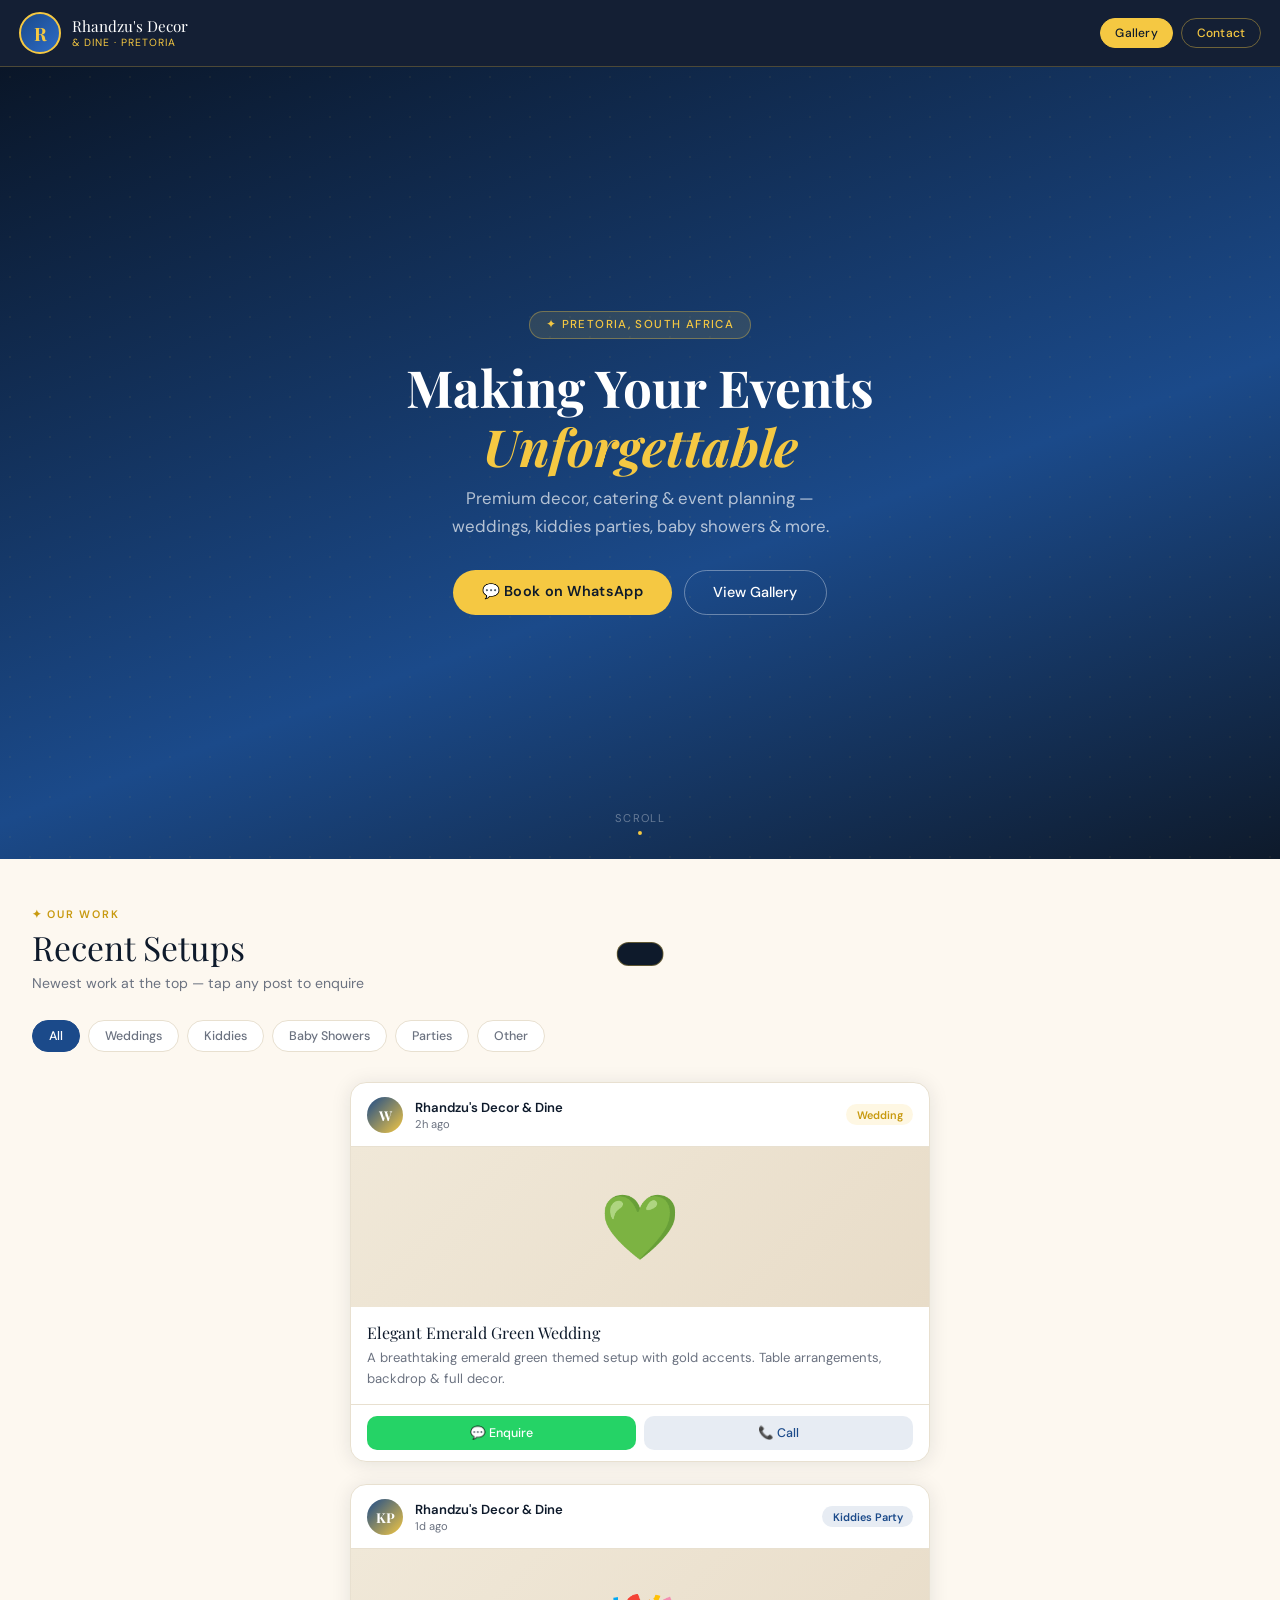
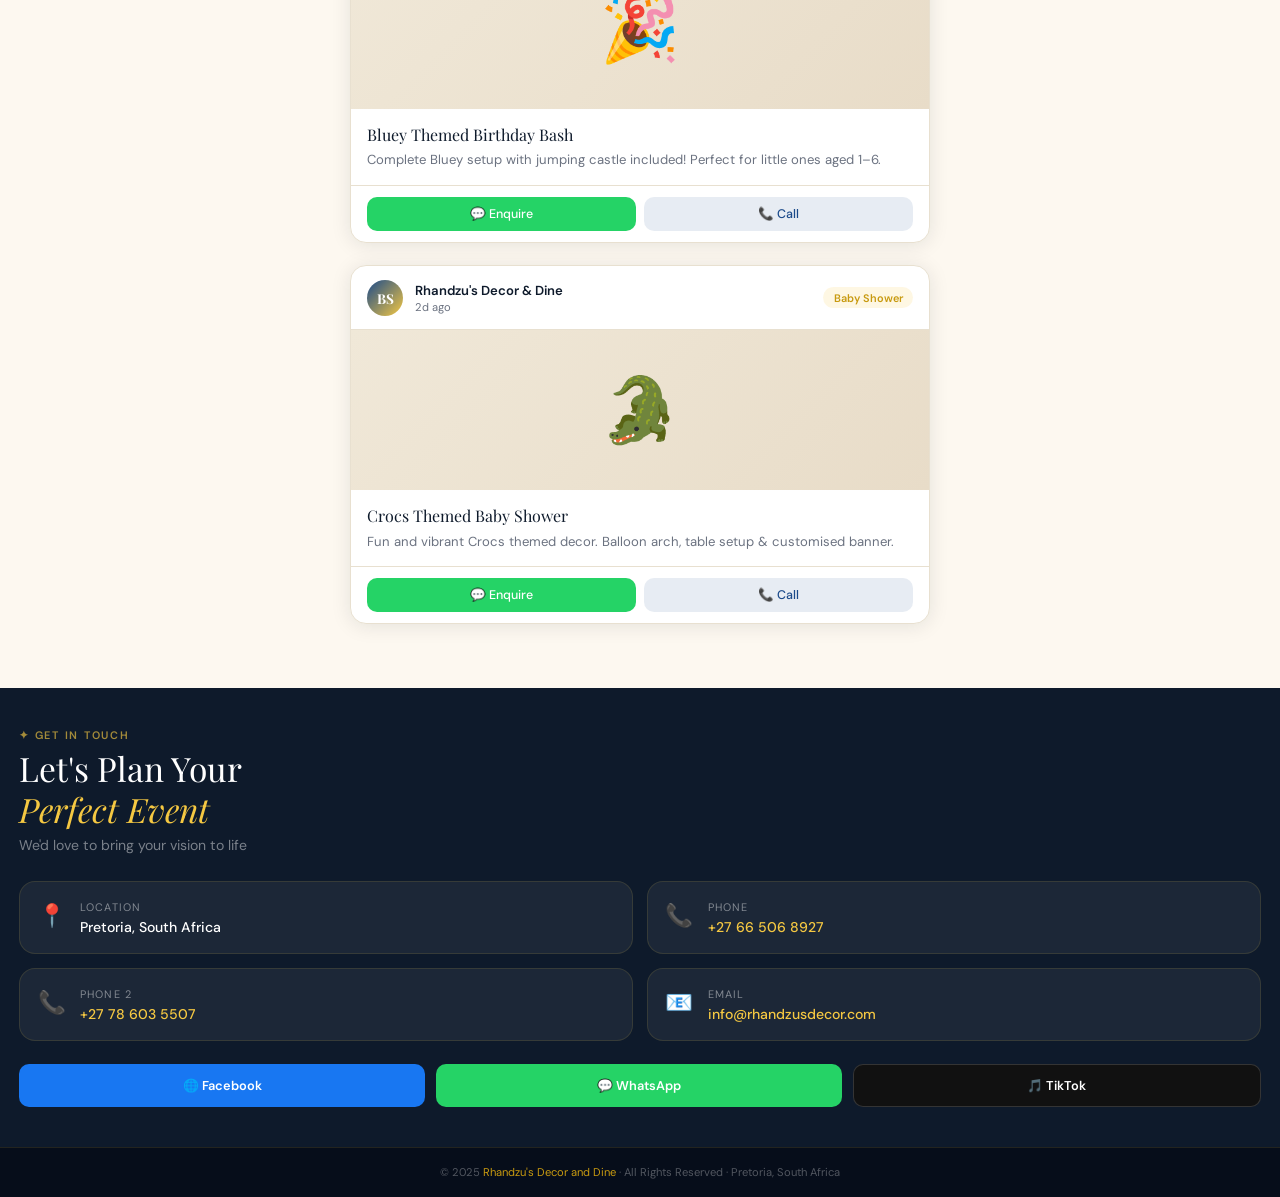
==== Decor website/index.html @ ac7e8fa3 "changed the design" ====
<!DOCTYPE html>
<html lang="en">
<head>
  <meta charset="UTF-8"/>
  <meta name="viewport" content="width=device-width, initial-scale=1.0, maximum-scale=1.0"/>
  <meta name="description" content="Rhandzu's Decor and Dine — Premium event decor, catering & planning in Pretoria, South Africa. Weddings, kiddies parties, baby showers & more."/>
  <meta name="theme-color" content="#0E1A2B"/>

  <!-- Open Graph (WhatsApp / Facebook previews) -->
  <meta property="og:title"       content="Rhandzu's Decor & Dine"/>
  <meta property="og:description" content="Premium event decor & catering in Pretoria. Weddings, kiddies parties, baby showers & more."/>
  <meta property="og:type"        content="website"/>

  <title>Rhandzu's Decor & Dine | Pretoria</title>
  <link rel="shortcut icon" href="assets/Logo.jpg" type="image/x-icon"/>
  <link rel="preconnect" href="https://fonts.googleapis.com"/>
  <link href="https://fonts.googleapis.com/css2?family=Playfair+Display:ital,wght@0,400;0,700;1,400&family=DM+Sans:wght@300;400;500;600&display=swap" rel="stylesheet"/>
  <link rel="stylesheet" href="css/style.css"/>

  <style>
    /* Shimmer animation (only needed on this page) */
    @keyframes shimmer {
      0%   { background-position: 200% 0; }
      100% { background-position: -200% 0; }
    }
    [style*="shimmer"] {
      background: linear-gradient(90deg, #e8e0d0 25%, #f5f0e8 50%, #e8e0d0 75%);
      background-size: 200% 100%;
    }
  </style>
</head>
<body>

<!-- ─── HEADER ─── -->
<header class="site-header">
  <a class="header-brand" href="index.html">
    <div class="header-logo-circle" id="logoTrigger" title="">R</div>
    <div>
      <div class="brand-name">Rhandzu's Decor</div>
      <div class="brand-sub">&amp; Dine · Pretoria</div>
    </div>
  </a>
  <nav class="header-nav">
    <a class="nav-btn active" href="#gallery">Gallery</a>
    <a class="nav-btn"        href="#contact">Contact</a>
  </nav>
</header>

<!-- ─── HERO ─── -->
<section class="hero">
  <div class="hero-pattern"></div>
  <div class="hero-badge">✦ Pretoria, South Africa</div>
  <h1>Making Your Events<br/><em>Unforgettable</em></h1>
  <p>Premium decor, catering &amp; event planning — weddings, kiddies parties, baby showers &amp; more.</p>
  <div class="hero-cta">
    <a href="https://wa.me/27786035507" class="btn-primary" target="_blank" rel="noopener">
      💬 Book on WhatsApp
    </a>
    <button class="btn-outline" id="scrollBtn">View Gallery</button>
  </div>
  <div class="hero-scroll">
    <span>scroll</span>
    <div class="scroll-dot"></div>
  </div>
</section>

<!-- ─── GALLERY FEED ─── -->
<section class="section" id="gallery">
  <div class="section-label">✦ Our Work</div>
  <div class="section-title">Recent Setups</div>
  <div class="section-sub">Newest work at the top — tap any post to enquire</div>

  <div class="chips" id="filterChips">
    <div class="chip active" onclick="filterFeed('all', this)">All</div>
    <div class="chip" onclick="filterFeed('Wedding', this)">Weddings</div>
    <div class="chip" onclick="filterFeed('Kiddies Party', this)">Kiddies</div>
    <div class="chip" onclick="filterFeed('Baby Shower', this)">Baby Showers</div>
    <div class="chip" onclick="filterFeed('Party', this)">Parties</div>
    <div class="chip" onclick="filterFeed('Other', this)">Other</div>
  </div>

  <div class="feed" id="feedContainer"></div>
  <div class="empty-state hidden" id="emptyState">
    <div class="empty-icon">📸</div>
    <p>No posts in this category yet.<br/>Check back soon or explore another!</p>
  </div>
</section>

<!-- ─── CONTACT ─── -->
<section class="contact-section" id="contact">
  <div class="section-label">✦ Get In Touch</div>
  <div class="section-title" style="color:var(--white)">
    Let's Plan Your<br/><em style="color:var(--gold)">Perfect Event</em>
  </div>
  <div class="section-sub" style="color:rgba(255,255,255,0.45)">
    We'd love to bring your vision to life
  </div>

  <div class="contact-grid">
    <div class="contact-item">
      <div class="contact-icon">📍</div>
      <div>
        <div class="contact-label">Location</div>
        <div class="contact-value">Pretoria, South Africa</div>
      </div>
    </div>
    <div class="contact-item">
      <div class="contact-icon">📞</div>
      <div>
        <div class="contact-label">Phone</div>
        <div class="contact-value"><a href="tel:+27665068927">+27 66 506 8927</a></div>
      </div>
    </div>
    <div class="contact-item">
      <div class="contact-icon">📞</div>
      <div>
        <div class="contact-label">Phone 2</div>
        <div class="contact-value"><a href="tel:+27786035507">+27 78 603 5507</a></div>
      </div>
    </div>
    <div class="contact-item">
      <div class="contact-icon">📧</div>
      <div>
        <div class="contact-label">Email</div>
        <div class="contact-value">
          <a href="mailto:info@rhandzusdecor.com">info@rhandzusdecor.com</a>
        </div>
      </div>
    </div>
  </div>

  <div class="social-row">
    <a href="https://www.facebook.com/rhandzusdecor" target="_blank" rel="noopener" class="social-btn fb">
      🌐 Facebook
    </a>
    <a href="https://wa.me/27786035507" target="_blank" rel="noopener" class="social-btn wa">
      💬 WhatsApp
    </a>
    <a href="https://www.tiktok.com/@rhandzusdecor" target="_blank" rel="noopener" class="social-btn tt">
      🎵 TikTok
    </a>
  </div>
</section>

<!-- ─── FOOTER ─── -->
<footer class="site-footer">
  <p>© 2025 <span>Rhandzu's Decor and Dine</span> · All Rights Reserved · Pretoria, South Africa</p>
</footer>

<!-- ─── TOAST ─── -->
<div class="toast" id="toast"></div>

<script src="js/feed.js"></script>
</body>
</html>
---- Decor website/css/style.css ----
/* ═══════════════════════════════════════════
   Rhandzu's Decor & Dine — Shared Styles
   ═══════════════════════════════════════════ */

/* ─── RESET ─── */
*, *::before, *::after {
  margin: 0;
  padding: 0;
  box-sizing: border-box;
}

/* ─── DESIGN TOKENS ─── */
:root {
  --gold:        #F5C842;
  --gold-dark:   #C89A10;
  --gold-dim:    rgba(245,200,66,0.15);
  --blue:        #1B4A8A;
  --blue-light:  #2D6CC8;
  --cream:       #FDF8F0;
  --dark:        #0E1A2B;
  --dark-2:      #060d1a;
  --text:        #1A2033;
  --muted:       #6B7280;
  --white:       #fff;
  --border:      #E8E0D0;
  --card-bg:     #fff;
  --radius:      16px;
  --radius-sm:   10px;
  --shadow:      0 2px 20px rgba(14,26,43,0.10);
}

/* ─── BASE ─── */
html { scroll-behavior: smooth; }
body {
  font-family: 'DM Sans', sans-serif;
  background: var(--cream);
  color: var(--text);
  overflow-x: hidden;
  -webkit-font-smoothing: antialiased;
}

/* ─── HEADER ─── */
.site-header {
  position: sticky;
  top: 0;
  z-index: 100;
  background: rgba(11,22,44,0.96);
  backdrop-filter: blur(12px);
  -webkit-backdrop-filter: blur(12px);
  display: flex;
  align-items: center;
  justify-content: space-between;
  padding: 0.75rem 1.2rem;
  border-bottom: 1.5px solid rgba(245,200,66,0.25);
}
.header-brand {
  display: flex;
  align-items: center;
  gap: 0.65rem;
  text-decoration: none;
}
.header-logo-circle {
  width: 42px;
  height: 42px;
  border-radius: 50%;
  border: 2px solid var(--gold);
  background: linear-gradient(135deg, var(--blue), var(--blue-light));
  display: flex;
  align-items: center;
  justify-content: center;
  font-family: 'Playfair Display', serif;
  font-size: 1.15rem;
  color: var(--gold);
  font-weight: 700;
  flex-shrink: 0;
  cursor: pointer;
  transition: transform 0.15s ease;
  user-select: none;
  -webkit-user-select: none;
}
.header-logo-circle img {
  width: 100%;
  height: 100%;
  border-radius: 50%;
  object-fit: cover;
}
.brand-name {
  font-family: 'Playfair Display', serif;
  font-size: 0.95rem;
  color: var(--white);
  line-height: 1.2;
}
.brand-sub {
  font-size: 0.65rem;
  color: var(--gold);
  letter-spacing: 0.09em;
  text-transform: uppercase;
}
.header-nav {
  display: flex;
  gap: 0.5rem;
  align-items: center;
}
.nav-btn {
  background: none;
  border: 1.5px solid rgba(245,200,66,0.4);
  color: var(--gold);
  padding: 0.4rem 0.9rem;
  border-radius: 20px;
  font-family: 'DM Sans', sans-serif;
  font-size: 0.75rem;
  font-weight: 500;
  cursor: pointer;
  transition: all 0.22s;
  letter-spacing: 0.02em;
  text-decoration: none;
  display: inline-block;
}
.nav-btn:hover,
.nav-btn.active {
  background: var(--gold);
  color: var(--dark);
  border-color: var(--gold);
}

/* ─── HERO ─── */
.hero {
  min-height: 92vh;
  background: linear-gradient(160deg, #0a1628 0%, #1B4A8A 60%, #0e1a2b 100%);
  display: flex;
  flex-direction: column;
  align-items: center;
  justify-content: center;
  text-align: center;
  padding: 2rem 1.2rem;
  position: relative;
  overflow: hidden;
}
.hero-pattern {
  position: absolute;
  inset: 0;
  opacity: 0.05;
  background-image:
    radial-gradient(circle at 25% 25%, var(--gold) 1px, transparent 1px),
    radial-gradient(circle at 75% 75%, var(--gold) 1px, transparent 1px);
  background-size: 40px 40px;
  pointer-events: none;
}
.hero-badge {
  background: rgba(245,200,66,0.12);
  border: 1px solid rgba(245,200,66,0.35);
  color: var(--gold);
  padding: 0.35rem 1rem;
  border-radius: 20px;
  font-size: 0.72rem;
  letter-spacing: 0.12em;
  text-transform: uppercase;
  margin-bottom: 1.2rem;
  font-weight: 500;
}
.hero h1 {
  font-family: 'Playfair Display', serif;
  font-size: clamp(2rem, 7vw, 3.2rem);
  color: var(--white);
  line-height: 1.15;
  margin-bottom: 0.6rem;
}
.hero h1 em {
  color: var(--gold);
  font-style: italic;
}
.hero p {
  color: rgba(255,255,255,0.68);
  font-size: clamp(0.88rem, 3vw, 1.05rem);
  max-width: 400px;
  margin: 0 auto 1.8rem;
  line-height: 1.65;
}
.hero-cta {
  display: flex;
  gap: 0.75rem;
  flex-wrap: wrap;
  justify-content: center;
}
.hero-scroll {
  position: absolute;
  bottom: 1.5rem;
  left: 50%;
  transform: translateX(-50%);
  color: rgba(255,255,255,0.35);
  font-size: 0.7rem;
  letter-spacing: 0.12em;
  display: flex;
  flex-direction: column;
  align-items: center;
  gap: 0.4rem;
  text-transform: uppercase;
}
.scroll-dot {
  width: 4px;
  height: 4px;
  background: var(--gold);
  border-radius: 50%;
  animation: scrollBounce 1.6s ease-in-out infinite;
}
@keyframes scrollBounce {
  0%, 100% { transform: translateY(0); }
  50%       { transform: translateY(7px); }
}

/* ─── BUTTONS ─── */
.btn-primary {
  background: var(--gold);
  color: var(--dark);
  padding: 0.8rem 1.8rem;
  border-radius: 25px;
  border: none;
  font-family: 'DM Sans', sans-serif;
  font-size: 0.9rem;
  font-weight: 600;
  cursor: pointer;
  transition: all 0.22s;
  letter-spacing: 0.02em;
  text-decoration: none;
  display: inline-block;
}
.btn-primary:hover {
  background: var(--gold-dark);
  transform: translateY(-2px);
}
.btn-outline {
  background: none;
  color: var(--white);
  padding: 0.8rem 1.8rem;
  border-radius: 25px;
  border: 1.5px solid rgba(255,255,255,0.35);
  font-family: 'DM Sans', sans-serif;
  font-size: 0.9rem;
  font-weight: 500;
  cursor: pointer;
  transition: all 0.22s;
  text-decoration: none;
  display: inline-block;
}
.btn-outline:hover {
  border-color: var(--gold);
  color: var(--gold);
}

/* ─── SECTION WRAPPER ─── */
.section {
  padding: 2.5rem 1.2rem;
}
.section-label {
  font-size: 0.68rem;
  letter-spacing: 0.16em;
  text-transform: uppercase;
  color: var(--gold-dark);
  font-weight: 600;
  margin-bottom: 0.4rem;
}
.section-title {
  font-family: 'Playfair Display', serif;
  font-size: clamp(1.5rem, 5vw, 2.1rem);
  color: var(--dark);
  line-height: 1.2;
  margin-bottom: 0.35rem;
}
.section-sub {
  color: var(--muted);
  font-size: 0.88rem;
  margin-bottom: 1.6rem;
  line-height: 1.5;
}

/* ─── FILTER CHIPS ─── */
.chips {
  display: flex;
  gap: 0.5rem;
  flex-wrap: wrap;
  margin-bottom: 1.6rem;
  overflow-x: auto;
  padding-bottom: 0.25rem;
  -ms-overflow-style: none;
  scrollbar-width: none;
}
.chips::-webkit-scrollbar { display: none; }
.chip {
  padding: 0.45rem 1rem;
  border-radius: 20px;
  font-size: 0.78rem;
  font-weight: 500;
  cursor: pointer;
  transition: all 0.2s;
  border: 1.5px solid var(--border);
  background: var(--white);
  color: var(--muted);
  white-space: nowrap;
  flex-shrink: 0;
}
.chip.active {
  background: var(--blue);
  color: var(--white);
  border-color: var(--blue);
}
.chip:hover:not(.active) {
  border-color: var(--blue-light);
  color: var(--blue);
}

/* ─── FEED CARDS ─── */
.feed {
  display: flex;
  flex-direction: column;
  gap: 1.4rem;
}
.feed-card {
  background: var(--card-bg);
  border-radius: var(--radius);
  border: 1px solid var(--border);
  overflow: hidden;
  box-shadow: var(--shadow);
  animation: fadeUp 0.38s ease both;
}
@keyframes fadeUp {
  from { opacity: 0; transform: translateY(18px); }
  to   { opacity: 1; transform: translateY(0); }
}
.feed-card-header {
  display: flex;
  align-items: center;
  gap: 0.75rem;
  padding: 0.85rem 1rem;
  border-bottom: 1px solid var(--border);
}
.feed-avatar {
  width: 36px;
  height: 36px;
  border-radius: 50%;
  background: linear-gradient(135deg, var(--blue), var(--gold));
  display: flex;
  align-items: center;
  justify-content: center;
  font-family: 'Playfair Display', serif;
  font-size: 0.85rem;
  color: var(--white);
  flex-shrink: 0;
  font-weight: 700;
}
.feed-meta { flex: 1; }
.feed-handle {
  font-size: 0.82rem;
  font-weight: 600;
  color: var(--dark);
}
.feed-date {
  font-size: 0.7rem;
  color: var(--muted);
  margin-top: 1px;
}
.feed-badge {
  background: rgba(27,74,138,0.1);
  color: var(--blue);
  padding: 0.22rem 0.65rem;
  border-radius: 12px;
  font-size: 0.68rem;
  font-weight: 600;
  white-space: nowrap;
}
.feed-badge.gold {
  background: rgba(245,200,66,0.15);
  color: var(--gold-dark);
}

/* ─── FEED IMAGES ─── */
.feed-images { position: relative; background: #e8dcc8; }
.feed-images img {
  width: 100%;
  display: block;
  object-fit: cover;
  max-height: 380px;
}
.feed-multi {
  display: grid;
  grid-template-columns: 1fr 1fr;
  gap: 2px;
}
.feed-multi img { height: 170px; object-fit: cover; width: 100%; }
.feed-multi img:first-child:nth-last-child(odd) {
  grid-column: 1 / -1;
  height: 210px;
}
.feed-img-count {
  position: absolute;
  bottom: 0.75rem;
  right: 0.75rem;
  background: rgba(14,26,43,0.78);
  color: var(--white);
  padding: 0.28rem 0.65rem;
  border-radius: 12px;
  font-size: 0.7rem;
  font-weight: 500;
  backdrop-filter: blur(4px);
}
.feed-placeholder {
  height: 160px;
  display: flex;
  align-items: center;
  justify-content: center;
  background: linear-gradient(135deg, #f0e8d8, #e8dcc8);
  font-size: 4rem;
}
.feed-body { padding: 0.9rem 1rem; }
.feed-title {
  font-family: 'Playfair Display', serif;
  font-size: 1rem;
  color: var(--dark);
  margin-bottom: 0.3rem;
}
.feed-desc {
  font-size: 0.82rem;
  color: var(--muted);
  line-height: 1.6;
}
.feed-actions {
  display: flex;
  gap: 0.5rem;
  padding: 0.7rem 1rem;
  border-top: 1px solid var(--border);
}
.action-btn {
  flex: 1;
  padding: 0.55rem 0.5rem;
  border-radius: var(--radius-sm);
  border: none;
  font-family: 'DM Sans', sans-serif;
  font-size: 0.78rem;
  font-weight: 500;
  cursor: pointer;
  transition: all 0.2s;
}
.action-btn.whatsapp { background: #25D366; color: #fff; }
.action-btn.whatsapp:hover { background: #1da851; }
.action-btn.call { background: rgba(27,74,138,0.1); color: var(--blue); }
.action-btn.call:hover { background: rgba(27,74,138,0.18); }

/* ─── EMPTY STATE ─── */
.empty-state {
  text-align: center;
  padding: 3rem 1.5rem;
  color: var(--muted);
}
.empty-icon { font-size: 3rem; margin-bottom: 0.75rem; opacity: 0.45; }
.empty-state p { font-size: 0.88rem; line-height: 1.6; }

/* ─── CONTACT SECTION ─── */
.contact-section {
  background: var(--dark);
  padding: 2.5rem 1.2rem;
  margin-top: 1rem;
}
.contact-section .section-label { color: rgba(245,200,66,0.65); }
.contact-section .section-title { color: var(--white); }
.contact-section .section-sub { color: rgba(255,255,255,0.45); }
.contact-grid {
  display: grid;
  gap: 0.85rem;
  margin-top: 1.4rem;
}
.contact-item {
  background: rgba(255,255,255,0.06);
  border-radius: var(--radius);
  padding: 1.1rem;
  border: 1px solid rgba(245,200,66,0.12);
  display: flex;
  align-items: flex-start;
  gap: 0.9rem;
}
.contact-icon { font-size: 1.4rem; flex-shrink: 0; margin-top: 0.1rem; }
.contact-label {
  color: rgba(255,255,255,0.45);
  font-size: 0.68rem;
  text-transform: uppercase;
  letter-spacing: 0.1em;
  margin-bottom: 0.25rem;
}
.contact-value { color: var(--white); font-size: 0.88rem; font-weight: 500; }
.contact-value a { color: var(--gold); text-decoration: none; }
.social-row {
  display: flex;
  gap: 0.65rem;
  margin-top: 1.4rem;
  flex-wrap: wrap;
}
.social-btn {
  flex: 1;
  min-width: 110px;
  padding: 0.75rem 0.5rem;
  border-radius: var(--radius-sm);
  border: none;
  display: flex;
  align-items: center;
  justify-content: center;
  gap: 0.45rem;
  font-family: 'DM Sans', sans-serif;
  font-size: 0.8rem;
  font-weight: 600;
  cursor: pointer;
  transition: all 0.2s;
  text-decoration: none;
}
.social-btn.fb  { background: #1877F2; color: #fff; }
.social-btn.wa  { background: #25D366; color: #fff; }
.social-btn.tt  { background: #111; color: #fff; border: 1px solid rgba(255,255,255,0.15); }

/* ─── FOOTER ─── */
.site-footer {
  background: var(--dark-2);
  padding: 1.1rem 1.2rem;
  text-align: center;
  color: rgba(255,255,255,0.3);
  font-size: 0.7rem;
  border-top: 1px solid rgba(245,200,66,0.12);
}
.site-footer span { color: var(--gold-dark); }

/* ─── TOAST ─── */
.toast {
  position: fixed;
  bottom: 1.5rem;
  left: 50%;
  transform: translateX(-50%) translateY(90px);
  background: var(--dark);
  color: var(--white);
  padding: 0.7rem 1.4rem;
  border-radius: 20px;
  font-size: 0.83rem;
  border: 1px solid rgba(245,200,66,0.35);
  transition: transform 0.3s cubic-bezier(0.34,1.56,0.64,1);
  z-index: 9999;
  white-space: nowrap;
  pointer-events: none;
}
.toast.show { transform: translateX(-50%) translateY(0); }
.toast.success { border-color: rgba(37,211,102,0.5); }
.toast.error   { border-color: rgba(248,113,113,0.5); }

/* ─── UTILITY ─── */
.hidden { display: none !important; }

/* ─── RESPONSIVE ─── */
@media (min-width: 600px) {
  .feed { max-width: 520px; margin-left: auto; margin-right: auto; }
  .contact-grid { grid-template-columns: 1fr 1fr; }
  .section { padding: 3rem 2rem; }
  .hero { min-height: 88vh; }
}
@media (min-width: 900px) {
  .feed { max-width: 580px; }
}
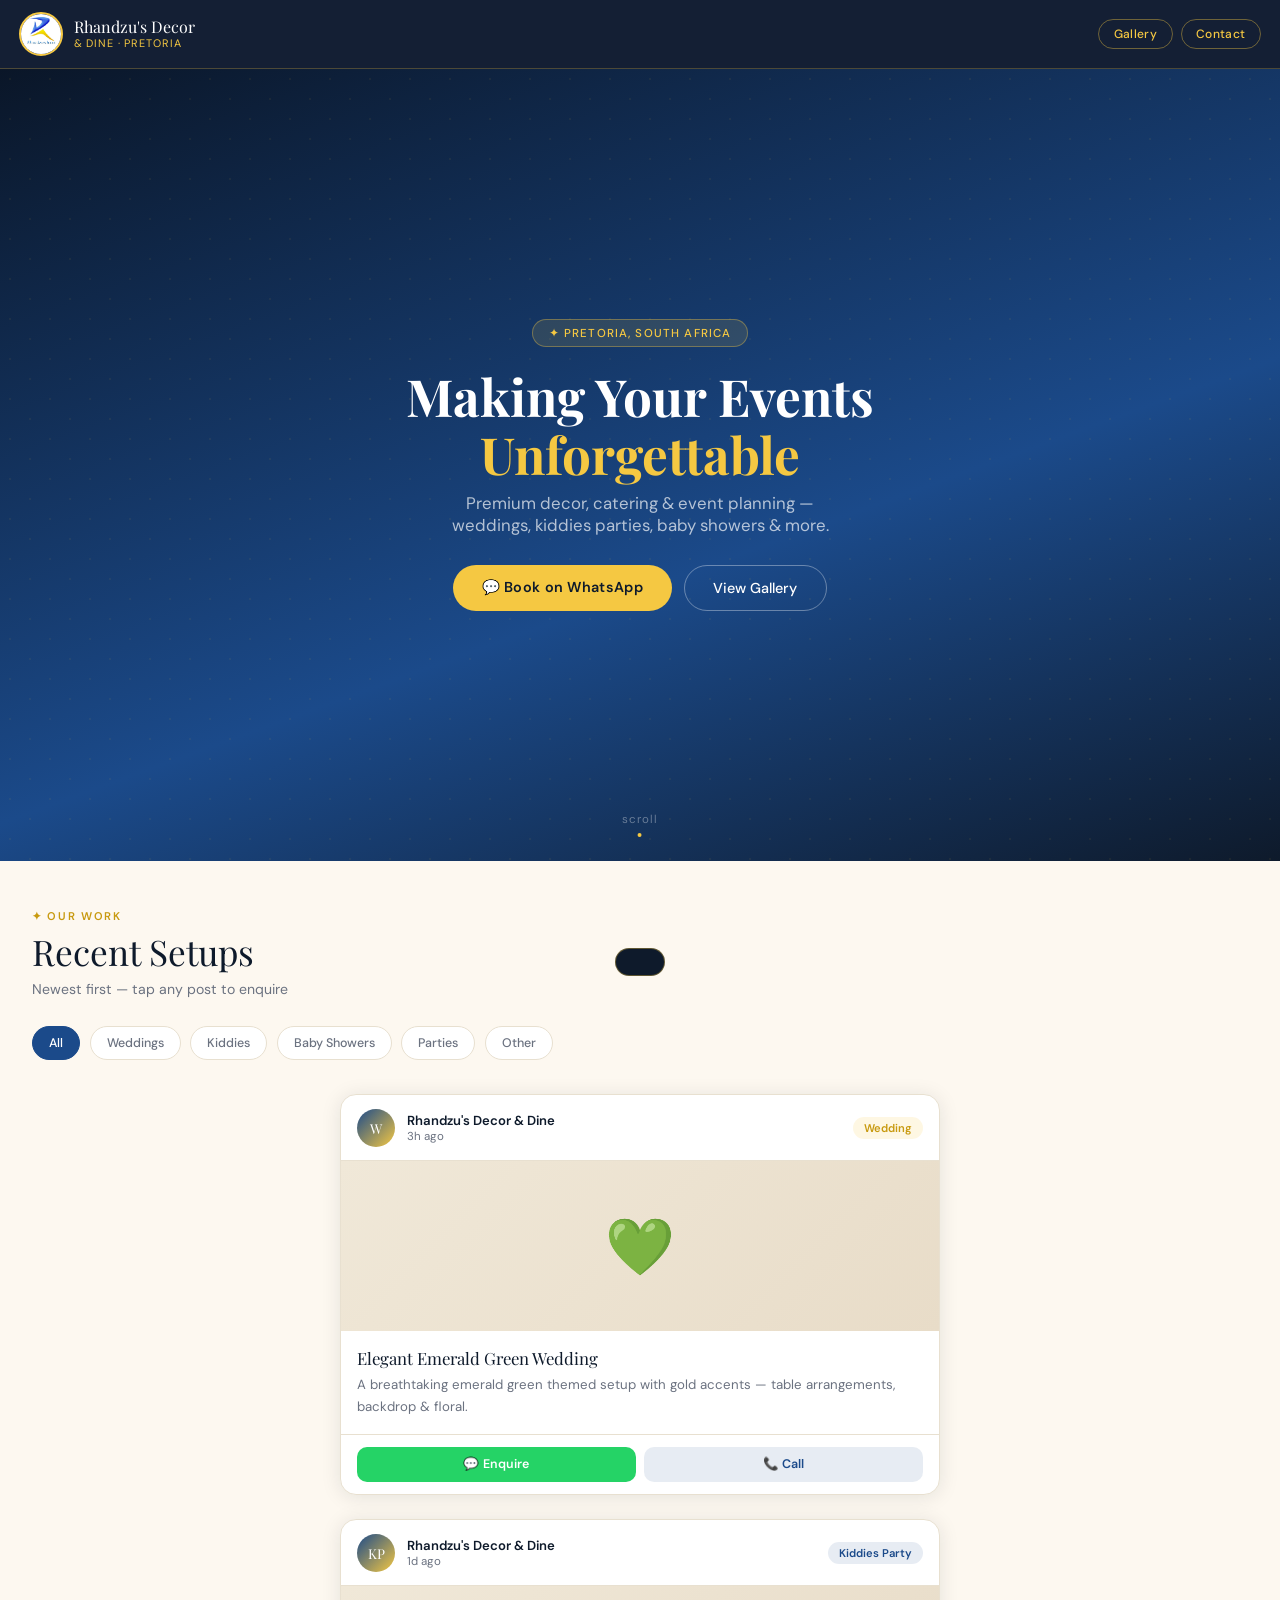
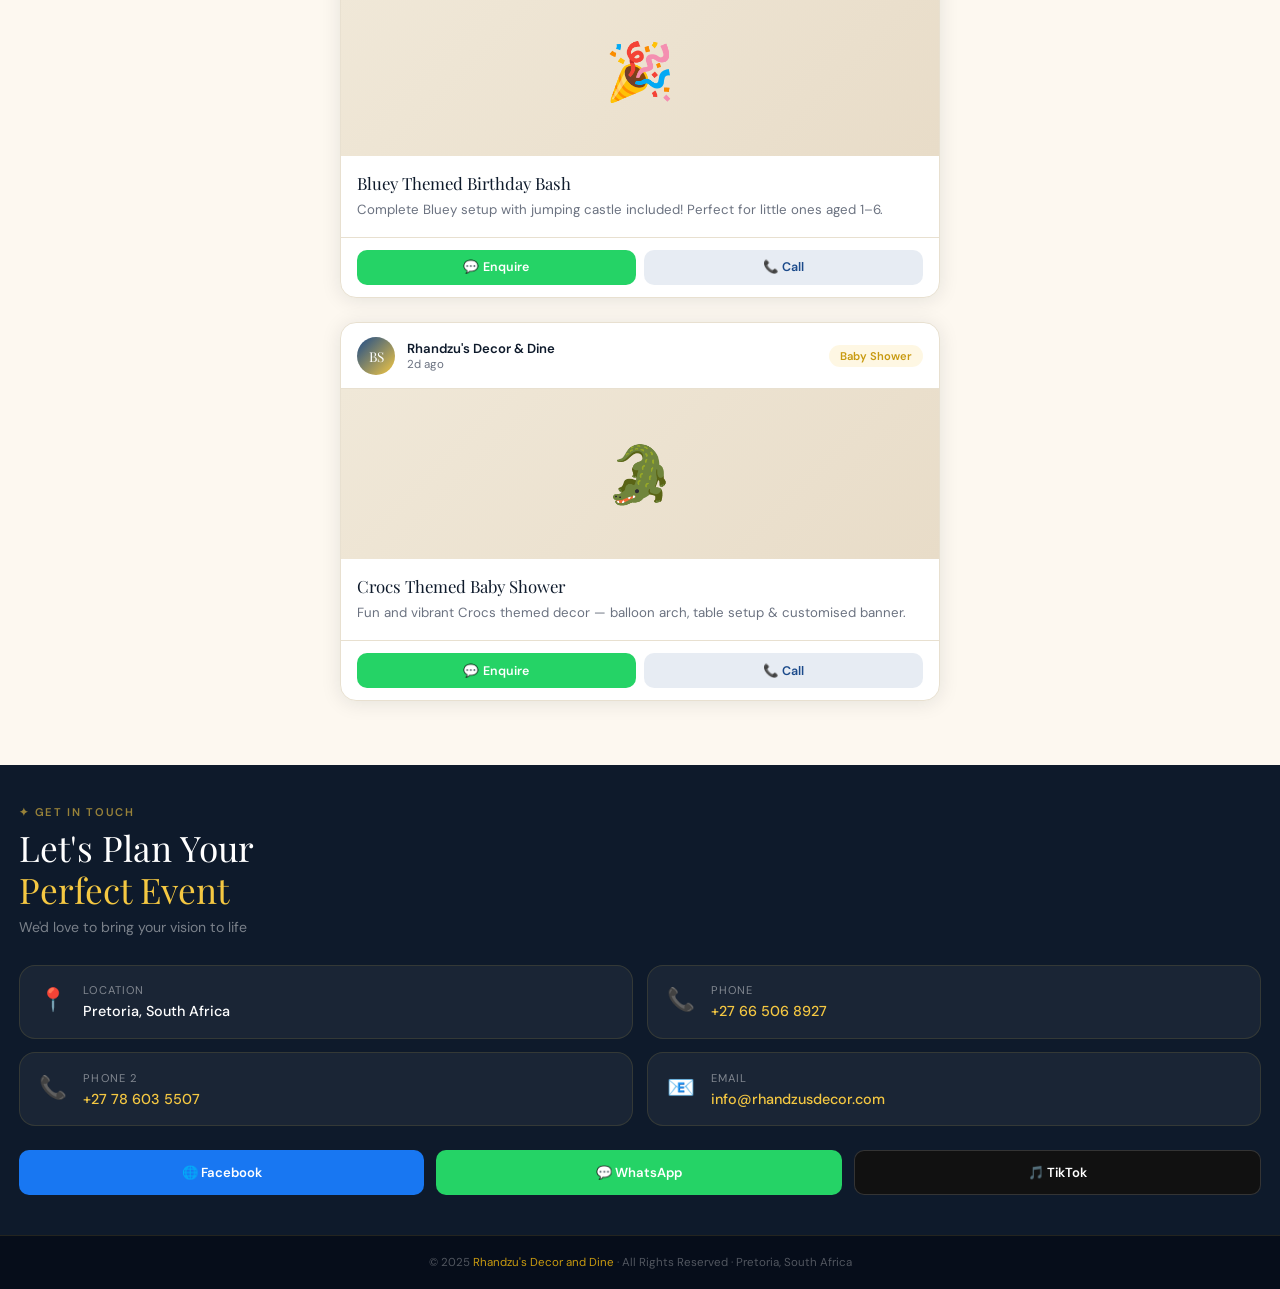
==== commit 7d3488f4: "updated the admin pages" ====
--- a/Decor website/index.html
+++ b/Decor website/index.html
@@ -3,153 +3,138 @@
 <head>
   <meta charset="UTF-8"/>
   <meta name="viewport" content="width=device-width, initial-scale=1.0, maximum-scale=1.0"/>
-  <meta name="description" content="Rhandzu's Decor and Dine — Premium event decor, catering & planning in Pretoria, South Africa. Weddings, kiddies parties, baby showers & more."/>
-  <meta name="theme-color" content="#0E1A2B"/>
-
-  <!-- Open Graph (WhatsApp / Facebook previews) -->
-  <meta property="og:title"       content="Rhandzu's Decor & Dine"/>
-  <meta property="og:description" content="Premium event decor & catering in Pretoria. Weddings, kiddies parties, baby showers & more."/>
-  <meta property="og:type"        content="website"/>
-
-  <title>Rhandzu's Decor & Dine | Pretoria</title>
-  <link rel="shortcut icon" href="assets/Logo.jpg" type="image/x-icon"/>
+  <meta name="description" content="Rhandzu's Decor and Dine — Premium event planning, decor & catering in Pretoria, South Africa. Weddings, kiddies parties, baby showers & more."/>
+  <title>Rhandzu's Decor &amp; Dine | Pretoria</title>
+  <link rel="icon" href="assets/Logo.jpg" type="image/jpeg"/>
   <link rel="preconnect" href="https://fonts.googleapis.com"/>
   <link href="https://fonts.googleapis.com/css2?family=Playfair+Display:ital,wght@0,400;0,700;1,400&family=DM+Sans:wght@300;400;500;600&display=swap" rel="stylesheet"/>
   <link rel="stylesheet" href="css/style.css"/>
-
   <style>
-    /* Shimmer animation (only needed on this page) */
+    /* Shimmer for skeletons */
     @keyframes shimmer {
       0%   { background-position: 200% 0; }
       100% { background-position: -200% 0; }
     }
     [style*="shimmer"] {
-      background: linear-gradient(90deg, #e8e0d0 25%, #f5f0e8 50%, #e8e0d0 75%);
+      background: linear-gradient(90deg,#e8e0d0 25%,#f5f0e8 50%,#e8e0d0 75%);
       background-size: 200% 100%;
+      animation: shimmer 1.4s infinite;
     }
   </style>
 </head>
 <body>
 
-<!-- ─── HEADER ─── -->
-<header class="site-header">
-  <a class="header-brand" href="index.html">
-    <div class="header-logo-circle" id="logoTrigger" title="">R</div>
-    <div>
-      <div class="brand-name">Rhandzu's Decor</div>
-      <div class="brand-sub">&amp; Dine · Pretoria</div>
-    </div>
-  </a>
-  <nav class="header-nav">
-    <a class="nav-btn active" href="#gallery">Gallery</a>
-    <a class="nav-btn"        href="#contact">Contact</a>
-  </nav>
-</header>
-
-<!-- ─── HERO ─── -->
-<section class="hero">
-  <div class="hero-pattern"></div>
-  <div class="hero-badge">✦ Pretoria, South Africa</div>
-  <h1>Making Your Events<br/><em>Unforgettable</em></h1>
-  <p>Premium decor, catering &amp; event planning — weddings, kiddies parties, baby showers &amp; more.</p>
-  <div class="hero-cta">
-    <a href="https://wa.me/27786035507" class="btn-primary" target="_blank" rel="noopener">
-      💬 Book on WhatsApp
-    </a>
-    <button class="btn-outline" id="scrollBtn">View Gallery</button>
-  </div>
-  <div class="hero-scroll">
-    <span>scroll</span>
-    <div class="scroll-dot"></div>
-  </div>
-</section>
-
-<!-- ─── GALLERY FEED ─── -->
-<section class="section" id="gallery">
-  <div class="section-label">✦ Our Work</div>
-  <div class="section-title">Recent Setups</div>
-  <div class="section-sub">Newest work at the top — tap any post to enquire</div>
-
-  <div class="chips" id="filterChips">
-    <div class="chip active" onclick="filterFeed('all', this)">All</div>
-    <div class="chip" onclick="filterFeed('Wedding', this)">Weddings</div>
-    <div class="chip" onclick="filterFeed('Kiddies Party', this)">Kiddies</div>
-    <div class="chip" onclick="filterFeed('Baby Shower', this)">Baby Showers</div>
-    <div class="chip" onclick="filterFeed('Party', this)">Parties</div>
-    <div class="chip" onclick="filterFeed('Other', this)">Other</div>
-  </div>
-
-  <div class="feed" id="feedContainer"></div>
-  <div class="empty-state hidden" id="emptyState">
-    <div class="empty-icon">📸</div>
-    <p>No posts in this category yet.<br/>Check back soon or explore another!</p>
-  </div>
-</section>
-
-<!-- ─── CONTACT ─── -->
-<section class="contact-section" id="contact">
-  <div class="section-label">✦ Get In Touch</div>
-  <div class="section-title" style="color:var(--white)">
-    Let's Plan Your<br/><em style="color:var(--gold)">Perfect Event</em>
-  </div>
-  <div class="section-sub" style="color:rgba(255,255,255,0.45)">
-    We'd love to bring your vision to life
-  </div>
-
-  <div class="contact-grid">
-    <div class="contact-item">
-      <div class="contact-icon">📍</div>
+  <!-- ─── HEADER ─── -->
+  <header class="site-header">
+    <div class="header-brand">
+      <img
+        src="assets/Logo.jpg"
+        alt="Rhandzu's Decor Logo"
+        class="header-logo"
+        id="logoTrigger"
+        draggable="false"
+      />
       <div>
-        <div class="contact-label">Location</div>
-        <div class="contact-value">Pretoria, South Africa</div>
+        <div class="brand-name">Rhandzu's Decor</div>
+        <div class="brand-sub">&amp; Dine · Pretoria</div>
       </div>
     </div>
-    <div class="contact-item">
-      <div class="contact-icon">📞</div>
-      <div>
-        <div class="contact-label">Phone</div>
-        <div class="contact-value"><a href="tel:+27665068927">+27 66 506 8927</a></div>
+    <nav class="header-nav">
+      <a href="#gallery" class="nav-btn">Gallery</a>
+      <a href="#contact" class="nav-btn">Contact</a>
+    </nav>
+  </header>
+
+  <!-- ─── HERO ─── -->
+  <section class="hero">
+    <div class="hero-pattern"></div>
+    <div class="hero-badge">✦ Pretoria, South Africa</div>
+    <h1>Making Your Events<br/><em>Unforgettable</em></h1>
+    <p>Premium decor, catering &amp; event planning — weddings, kiddies parties, baby showers &amp; more.</p>
+    <div class="hero-cta">
+      <a href="https://wa.me/27786035507" target="_blank" class="btn-primary">💬 Book on WhatsApp</a>
+      <a href="#gallery" class="btn-outline">View Gallery</a>
+    </div>
+    <div class="hero-scroll">
+      <span>scroll</span>
+      <div class="scroll-dot"></div>
+    </div>
+  </section>
+
+  <!-- ─── GALLERY FEED ─── -->
+  <section class="section" id="gallery">
+    <div class="section-label">✦ Our Work</div>
+    <div class="section-title">Recent Setups</div>
+    <div class="section-sub">Newest first — tap any post to enquire</div>
+
+    <div class="service-chips">
+      <div class="chip active"          onclick="filterFeed('all', this)">All</div>
+      <div class="chip" onclick="filterFeed('Wedding', this)">Weddings</div>
+      <div class="chip" onclick="filterFeed('Kiddies Party', this)">Kiddies</div>
+      <div class="chip" onclick="filterFeed('Baby Shower', this)">Baby Showers</div>
+      <div class="chip" onclick="filterFeed('Party', this)">Parties</div>
+      <div class="chip" onclick="filterFeed('Other', this)">Other</div>
+    </div>
+
+    <div class="feed" id="feedContainer"></div>
+    <div class="empty-state" id="emptyState">
+      <div class="empty-icon">📸</div>
+      <p>No posts in this category yet.<br/>Check back soon or explore another!</p>
+    </div>
+  </section>
+
+  <!-- ─── CONTACT ─── -->
+  <section class="contact-section" id="contact">
+    <div class="section-label">✦ Get In Touch</div>
+    <div class="section-title">Let's Plan Your<br/><em>Perfect Event</em></div>
+    <div class="section-sub">We'd love to bring your vision to life</div>
+
+    <div class="contact-grid">
+      <div class="contact-item">
+        <div class="contact-icon">📍</div>
+        <div>
+          <div class="contact-label">Location</div>
+          <div class="contact-value">Pretoria, South Africa</div>
+        </div>
       </div>
-    </div>
-    <div class="contact-item">
-      <div class="contact-icon">📞</div>
-      <div>
-        <div class="contact-label">Phone 2</div>
-        <div class="contact-value"><a href="tel:+27786035507">+27 78 603 5507</a></div>
+      <div class="contact-item">
+        <div class="contact-icon">📞</div>
+        <div>
+          <div class="contact-label">Phone</div>
+          <div class="contact-value"><a href="tel:+27665068927">+27 66 506 8927</a></div>
+        </div>
       </div>
-    </div>
-    <div class="contact-item">
-      <div class="contact-icon">📧</div>
-      <div>
-        <div class="contact-label">Email</div>
-        <div class="contact-value">
-          <a href="mailto:info@rhandzusdecor.com">info@rhandzusdecor.com</a>
+      <div class="contact-item">
+        <div class="contact-icon">📞</div>
+        <div>
+          <div class="contact-label">Phone 2</div>
+          <div class="contact-value"><a href="tel:+27786035507">+27 78 603 5507</a></div>
+        </div>
+      </div>
+      <div class="contact-item">
+        <div class="contact-icon">📧</div>
+        <div>
+          <div class="contact-label">Email</div>
+          <div class="contact-value"><a href="mailto:info@rhandzusdecor.com">info@rhandzusdecor.com</a></div>
         </div>
       </div>
     </div>
-  </div>
 
-  <div class="social-row">
-    <a href="https://www.facebook.com/rhandzusdecor" target="_blank" rel="noopener" class="social-btn fb">
-      🌐 Facebook
-    </a>
-    <a href="https://wa.me/27786035507" target="_blank" rel="noopener" class="social-btn wa">
-      💬 WhatsApp
-    </a>
-    <a href="https://www.tiktok.com/@rhandzusdecor" target="_blank" rel="noopener" class="social-btn tt">
-      🎵 TikTok
-    </a>
-  </div>
-</section>
+    <div class="social-row">
+      <a href="https://www.facebook.com/rhandzusdecor" target="_blank" class="social-btn fb">🌐 Facebook</a>
+      <a href="https://wa.me/27786035507" target="_blank" class="social-btn wa">💬 WhatsApp</a>
+      <a href="https://www.tiktok.com/@rhandzusdecor" target="_blank" class="social-btn tt">🎵 TikTok</a>
+    </div>
+  </section>
 
-<!-- ─── FOOTER ─── -->
-<footer class="site-footer">
-  <p>© 2025 <span>Rhandzu's Decor and Dine</span> · All Rights Reserved · Pretoria, South Africa</p>
-</footer>
+  <!-- ─── FOOTER ─── -->
+  <footer class="site-footer">
+    <p>© 2025 <span>Rhandzu's Decor and Dine</span> · All Rights Reserved · Pretoria, South Africa</p>
+  </footer>
 
-<!-- ─── TOAST ─── -->
-<div class="toast" id="toast"></div>
+  <!-- ─── TOAST ─── -->
+  <div class="toast" id="toast"></div>
 
-<script src="js/feed.js"></script>
+  <script src="js/feed.js"></script>
 </body>
-</html>+</html>
--- a/Decor website/css/style.css
+++ b/Decor website/css/style.css
@@ -1,35 +1,26 @@
-/* ═══════════════════════════════════════════
-   Rhandzu's Decor & Dine — Shared Styles
-   ═══════════════════════════════════════════ */
-
 /* ─── RESET ─── */
-*, *::before, *::after {
-  margin: 0;
-  padding: 0;
-  box-sizing: border-box;
-}
-
-/* ─── DESIGN TOKENS ─── */
+*, *::before, *::after { margin: 0; padding: 0; box-sizing: border-box; }
+
+/* ─── TOKENS ─── */
 :root {
-  --gold:        #F5C842;
-  --gold-dark:   #C89A10;
-  --gold-dim:    rgba(245,200,66,0.15);
-  --blue:        #1B4A8A;
-  --blue-light:  #2D6CC8;
-  --cream:       #FDF8F0;
-  --dark:        #0E1A2B;
-  --dark-2:      #060d1a;
-  --text:        #1A2033;
-  --muted:       #6B7280;
-  --white:       #fff;
-  --border:      #E8E0D0;
-  --card-bg:     #fff;
-  --radius:      16px;
-  --radius-sm:   10px;
-  --shadow:      0 2px 20px rgba(14,26,43,0.10);
-}
-
-/* ─── BASE ─── */
+  --gold: #F5C842;
+  --gold-dark: #C89A10;
+  --gold-light: rgba(245,200,66,0.15);
+  --blue: #1B4A8A;
+  --blue-light: #2D6CC8;
+  --cream: #FDF8F0;
+  --dark: #0E1A2B;
+  --darker: #060d1a;
+  --text: #1A2033;
+  --muted: #6B7280;
+  --white: #fff;
+  --border: #E8E0D0;
+  --card-bg: #fff;
+  --radius: 16px;
+  --radius-sm: 10px;
+  --shadow: 0 2px 20px rgba(14,26,43,0.10);
+}
+
 html { scroll-behavior: smooth; }
 body {
   font-family: 'DM Sans', sans-serif;
@@ -41,520 +32,340 @@
 
 /* ─── HEADER ─── */
 .site-header {
-  position: sticky;
-  top: 0;
-  z-index: 100;
+  position: sticky; top: 0; z-index: 100;
   background: rgba(11,22,44,0.96);
-  backdrop-filter: blur(12px);
-  -webkit-backdrop-filter: blur(12px);
-  display: flex;
-  align-items: center;
-  justify-content: space-between;
+  backdrop-filter: blur(14px);
+  display: flex; align-items: center; justify-content: space-between;
   padding: 0.75rem 1.2rem;
   border-bottom: 1.5px solid rgba(245,200,66,0.25);
 }
-.header-brand {
-  display: flex;
-  align-items: center;
-  gap: 0.65rem;
-  text-decoration: none;
-}
-.header-logo-circle {
-  width: 42px;
-  height: 42px;
-  border-radius: 50%;
-  border: 2px solid var(--gold);
-  background: linear-gradient(135deg, var(--blue), var(--blue-light));
-  display: flex;
-  align-items: center;
-  justify-content: center;
-  font-family: 'Playfair Display', serif;
-  font-size: 1.15rem;
-  color: var(--gold);
-  font-weight: 700;
-  flex-shrink: 0;
+.header-brand { display: flex; align-items: center; gap: 0.65rem; }
+.header-logo {
+  width: 44px; height: 44px; border-radius: 50%;
+  border: 2px solid var(--gold); object-fit: cover;
   cursor: pointer;
   transition: transform 0.15s ease;
   user-select: none;
-  -webkit-user-select: none;
-}
-.header-logo-circle img {
-  width: 100%;
-  height: 100%;
-  border-radius: 50%;
-  object-fit: cover;
-}
+}
+.header-logo:active { transform: scale(0.88); }
 .brand-name {
   font-family: 'Playfair Display', serif;
-  font-size: 0.95rem;
-  color: var(--white);
-  line-height: 1.2;
-}
-.brand-sub {
-  font-size: 0.65rem;
-  color: var(--gold);
-  letter-spacing: 0.09em;
-  text-transform: uppercase;
-}
-.header-nav {
-  display: flex;
-  gap: 0.5rem;
-  align-items: center;
-}
+  font-size: 1rem; color: var(--white); line-height: 1.1;
+}
+.brand-sub { font-size: 0.68rem; color: var(--gold); letter-spacing: 0.08em; text-transform: uppercase; }
+.header-nav { display: flex; gap: 0.5rem; align-items: center; }
 .nav-btn {
-  background: none;
-  border: 1.5px solid rgba(245,200,66,0.4);
-  color: var(--gold);
-  padding: 0.4rem 0.9rem;
-  border-radius: 20px;
-  font-family: 'DM Sans', sans-serif;
-  font-size: 0.75rem;
-  font-weight: 500;
-  cursor: pointer;
-  transition: all 0.22s;
-  letter-spacing: 0.02em;
-  text-decoration: none;
-  display: inline-block;
-}
-.nav-btn:hover,
-.nav-btn.active {
-  background: var(--gold);
-  color: var(--dark);
-  border-color: var(--gold);
-}
+  background: none; border: 1.5px solid rgba(245,200,66,0.4);
+  color: var(--gold); padding: 0.4rem 0.9rem; border-radius: 20px;
+  font-family: 'DM Sans', sans-serif; font-size: 0.75rem; font-weight: 500;
+  cursor: pointer; transition: all 0.2s; letter-spacing: 0.03em;
+  text-decoration: none; display: inline-block;
+}
+.nav-btn:hover, .nav-btn.active { background: var(--gold); color: var(--dark); }
 
 /* ─── HERO ─── */
 .hero {
   min-height: 92vh;
   background: linear-gradient(160deg, #0a1628 0%, #1B4A8A 60%, #0e1a2b 100%);
-  display: flex;
-  flex-direction: column;
-  align-items: center;
-  justify-content: center;
-  text-align: center;
-  padding: 2rem 1.2rem;
-  position: relative;
-  overflow: hidden;
+  display: flex; flex-direction: column; align-items: center; justify-content: center;
+  text-align: center; padding: 2rem 1.2rem;
+  position: relative; overflow: hidden;
 }
 .hero-pattern {
-  position: absolute;
-  inset: 0;
-  opacity: 0.05;
+  position: absolute; inset: 0; opacity: 0.06;
   background-image:
     radial-gradient(circle at 25% 25%, var(--gold) 1px, transparent 1px),
     radial-gradient(circle at 75% 75%, var(--gold) 1px, transparent 1px);
   background-size: 40px 40px;
-  pointer-events: none;
 }
 .hero-badge {
-  background: rgba(245,200,66,0.12);
-  border: 1px solid rgba(245,200,66,0.35);
-  color: var(--gold);
-  padding: 0.35rem 1rem;
-  border-radius: 20px;
-  font-size: 0.72rem;
-  letter-spacing: 0.12em;
-  text-transform: uppercase;
-  margin-bottom: 1.2rem;
-  font-weight: 500;
+  background: rgba(245,200,66,0.12); border: 1px solid rgba(245,200,66,0.35);
+  color: var(--gold); padding: 0.35rem 1rem; border-radius: 20px;
+  font-size: 0.72rem; letter-spacing: 0.1em; text-transform: uppercase;
+  margin-bottom: 1.2rem; font-weight: 500;
 }
 .hero h1 {
   font-family: 'Playfair Display', serif;
   font-size: clamp(2rem, 7vw, 3.2rem);
-  color: var(--white);
-  line-height: 1.15;
-  margin-bottom: 0.6rem;
-}
-.hero h1 em {
-  color: var(--gold);
-  font-style: italic;
-}
+  color: var(--white); line-height: 1.15; margin-bottom: 0.5rem;
+}
+.hero h1 em { color: var(--gold); font-style: normal; }
 .hero p {
-  color: rgba(255,255,255,0.68);
-  font-size: clamp(0.88rem, 3vw, 1.05rem);
-  max-width: 400px;
-  margin: 0 auto 1.8rem;
-  line-height: 1.65;
-}
-.hero-cta {
-  display: flex;
-  gap: 0.75rem;
-  flex-wrap: wrap;
-  justify-content: center;
-}
+  color: rgba(255,255,255,0.68); font-size: clamp(0.88rem, 3vw, 1.05rem);
+  max-width: 400px; margin: 0 auto 1.8rem;
+}
+.hero-cta { display: flex; gap: 0.75rem; flex-wrap: wrap; justify-content: center; }
 .hero-scroll {
-  position: absolute;
-  bottom: 1.5rem;
-  left: 50%;
-  transform: translateX(-50%);
-  color: rgba(255,255,255,0.35);
-  font-size: 0.7rem;
-  letter-spacing: 0.12em;
-  display: flex;
-  flex-direction: column;
-  align-items: center;
-  gap: 0.4rem;
-  text-transform: uppercase;
+  position: absolute; bottom: 1.5rem; left: 50%; transform: translateX(-50%);
+  color: rgba(255,255,255,0.35); font-size: 0.72rem; letter-spacing: 0.1em;
+  display: flex; flex-direction: column; align-items: center; gap: 0.4rem;
 }
 .scroll-dot {
-  width: 4px;
-  height: 4px;
-  background: var(--gold);
-  border-radius: 50%;
-  animation: scrollBounce 1.6s ease-in-out infinite;
-}
-@keyframes scrollBounce {
-  0%, 100% { transform: translateY(0); }
-  50%       { transform: translateY(7px); }
-}
+  width: 4px; height: 4px; background: var(--gold); border-radius: 50%;
+  animation: scrollBounce 1.5s ease-in-out infinite;
+}
+@keyframes scrollBounce { 0%,100%{transform:translateY(0);} 50%{transform:translateY(6px);} }
 
 /* ─── BUTTONS ─── */
 .btn-primary {
-  background: var(--gold);
-  color: var(--dark);
-  padding: 0.8rem 1.8rem;
-  border-radius: 25px;
-  border: none;
-  font-family: 'DM Sans', sans-serif;
-  font-size: 0.9rem;
-  font-weight: 600;
-  cursor: pointer;
-  transition: all 0.22s;
-  letter-spacing: 0.02em;
-  text-decoration: none;
-  display: inline-block;
-}
-.btn-primary:hover {
-  background: var(--gold-dark);
-  transform: translateY(-2px);
-}
+  background: var(--gold); color: var(--dark);
+  padding: 0.8rem 1.8rem; border-radius: 25px; border: none;
+  font-family: 'DM Sans', sans-serif; font-size: 0.9rem; font-weight: 600;
+  cursor: pointer; transition: all 0.25s; letter-spacing: 0.02em;
+  text-decoration: none; display: inline-block;
+}
+.btn-primary:hover { background: var(--gold-dark); transform: translateY(-2px); }
 .btn-outline {
-  background: none;
-  color: var(--white);
-  padding: 0.8rem 1.8rem;
-  border-radius: 25px;
+  background: none; color: var(--white);
+  padding: 0.8rem 1.8rem; border-radius: 25px;
   border: 1.5px solid rgba(255,255,255,0.35);
-  font-family: 'DM Sans', sans-serif;
-  font-size: 0.9rem;
-  font-weight: 500;
-  cursor: pointer;
-  transition: all 0.22s;
-  text-decoration: none;
-  display: inline-block;
-}
-.btn-outline:hover {
-  border-color: var(--gold);
-  color: var(--gold);
-}
-
-/* ─── SECTION WRAPPER ─── */
-.section {
-  padding: 2.5rem 1.2rem;
-}
+  font-family: 'DM Sans', sans-serif; font-size: 0.9rem; font-weight: 500;
+  cursor: pointer; transition: all 0.25s; text-decoration: none; display: inline-block;
+}
+.btn-outline:hover { border-color: var(--gold); color: var(--gold); }
+
+/* ─── SECTIONS ─── */
+.section { padding: 2.5rem 1.2rem; }
 .section-label {
-  font-size: 0.68rem;
-  letter-spacing: 0.16em;
-  text-transform: uppercase;
-  color: var(--gold-dark);
-  font-weight: 600;
-  margin-bottom: 0.4rem;
+  font-size: 0.7rem; letter-spacing: 0.15em; text-transform: uppercase;
+  color: var(--gold-dark); font-weight: 600; margin-bottom: 0.5rem;
 }
 .section-title {
   font-family: 'Playfair Display', serif;
-  font-size: clamp(1.5rem, 5vw, 2.1rem);
-  color: var(--dark);
-  line-height: 1.2;
-  margin-bottom: 0.35rem;
-}
-.section-sub {
-  color: var(--muted);
-  font-size: 0.88rem;
-  margin-bottom: 1.6rem;
-  line-height: 1.5;
-}
+  font-size: clamp(1.5rem, 5vw, 2.2rem);
+  color: var(--dark); line-height: 1.2; margin-bottom: 0.4rem;
+}
+.section-sub { color: var(--muted); font-size: 0.88rem; margin-bottom: 1.8rem; }
 
 /* ─── FILTER CHIPS ─── */
-.chips {
-  display: flex;
-  gap: 0.5rem;
-  flex-wrap: wrap;
-  margin-bottom: 1.6rem;
-  overflow-x: auto;
-  padding-bottom: 0.25rem;
-  -ms-overflow-style: none;
+.service-chips {
+  display: flex; gap: 0.6rem; flex-wrap: wrap; margin-bottom: 1.8rem;
+  overflow-x: auto; padding-bottom: 0.3rem;
   scrollbar-width: none;
 }
-.chips::-webkit-scrollbar { display: none; }
+.service-chips::-webkit-scrollbar { display: none; }
 .chip {
-  padding: 0.45rem 1rem;
-  border-radius: 20px;
-  font-size: 0.78rem;
-  font-weight: 500;
-  cursor: pointer;
-  transition: all 0.2s;
-  border: 1.5px solid var(--border);
-  background: var(--white);
-  color: var(--muted);
-  white-space: nowrap;
+  padding: 0.5rem 1rem; border-radius: 20px; white-space: nowrap;
+  font-size: 0.78rem; font-weight: 500; cursor: pointer; transition: all 0.2s;
+  border: 1.5px solid var(--border); background: var(--white); color: var(--muted);
   flex-shrink: 0;
 }
-.chip.active {
-  background: var(--blue);
-  color: var(--white);
-  border-color: var(--blue);
-}
-.chip:hover:not(.active) {
-  border-color: var(--blue-light);
-  color: var(--blue);
-}
+.chip.active { background: var(--blue); color: var(--white); border-color: var(--blue); }
+.chip:hover:not(.active) { border-color: var(--blue-light); color: var(--blue); }
 
 /* ─── FEED CARDS ─── */
-.feed {
-  display: flex;
-  flex-direction: column;
-  gap: 1.4rem;
-}
+.feed { display: flex; flex-direction: column; gap: 1.5rem; }
 .feed-card {
-  background: var(--card-bg);
-  border-radius: var(--radius);
-  border: 1px solid var(--border);
-  overflow: hidden;
+  background: var(--card-bg); border-radius: var(--radius);
+  border: 1px solid var(--border); overflow: hidden;
   box-shadow: var(--shadow);
-  animation: fadeUp 0.38s ease both;
-}
-@keyframes fadeUp {
-  from { opacity: 0; transform: translateY(18px); }
-  to   { opacity: 1; transform: translateY(0); }
-}
+  animation: fadeUp 0.4s ease both;
+}
+@keyframes fadeUp { from{opacity:0;transform:translateY(20px);} to{opacity:1;transform:translateY(0);} }
+
 .feed-card-header {
-  display: flex;
-  align-items: center;
-  gap: 0.75rem;
-  padding: 0.85rem 1rem;
-  border-bottom: 1px solid var(--border);
+  display: flex; align-items: center; gap: 0.75rem;
+  padding: 0.85rem 1rem; border-bottom: 1px solid var(--border);
 }
 .feed-avatar {
-  width: 36px;
-  height: 36px;
-  border-radius: 50%;
+  width: 38px; height: 38px; border-radius: 50%;
   background: linear-gradient(135deg, var(--blue), var(--gold));
-  display: flex;
-  align-items: center;
-  justify-content: center;
-  font-family: 'Playfair Display', serif;
-  font-size: 0.85rem;
-  color: var(--white);
+  display: flex; align-items: center; justify-content: center;
+  font-family: 'Playfair Display', serif; font-size: 0.85rem; color: var(--white);
   flex-shrink: 0;
-  font-weight: 700;
 }
 .feed-meta { flex: 1; }
-.feed-handle {
-  font-size: 0.82rem;
-  font-weight: 600;
-  color: var(--dark);
-}
-.feed-date {
-  font-size: 0.7rem;
-  color: var(--muted);
-  margin-top: 1px;
-}
+.feed-handle { font-size: 0.82rem; font-weight: 600; color: var(--dark); }
+.feed-date { font-size: 0.72rem; color: var(--muted); }
 .feed-badge {
-  background: rgba(27,74,138,0.1);
-  color: var(--blue);
-  padding: 0.22rem 0.65rem;
-  border-radius: 12px;
-  font-size: 0.68rem;
-  font-weight: 600;
-  white-space: nowrap;
-}
-.feed-badge.gold {
-  background: rgba(245,200,66,0.15);
-  color: var(--gold-dark);
-}
-
-/* ─── FEED IMAGES ─── */
-.feed-images { position: relative; background: #e8dcc8; }
+  background: rgba(27,74,138,0.1); color: var(--blue);
+  padding: 0.25rem 0.7rem; border-radius: 12px; font-size: 0.7rem; font-weight: 600;
+}
+.feed-badge.gold { background: var(--gold-light); color: var(--gold-dark); }
+
+.feed-images { position: relative; background: #f0e8d8; }
 .feed-images img {
-  width: 100%;
-  display: block;
-  object-fit: cover;
-  max-height: 380px;
-}
-.feed-multi {
-  display: grid;
-  grid-template-columns: 1fr 1fr;
-  gap: 2px;
-}
-.feed-multi img { height: 170px; object-fit: cover; width: 100%; }
-.feed-multi img:first-child:nth-last-child(odd) {
-  grid-column: 1 / -1;
-  height: 210px;
+  width: 100%; display: block; object-fit: cover;
+  max-height: 400px; background: #e8e0d0;
 }
 .feed-img-count {
-  position: absolute;
-  bottom: 0.75rem;
-  right: 0.75rem;
-  background: rgba(14,26,43,0.78);
-  color: var(--white);
-  padding: 0.28rem 0.65rem;
-  border-radius: 12px;
-  font-size: 0.7rem;
-  font-weight: 500;
+  position: absolute; bottom: 0.75rem; right: 0.75rem;
+  background: rgba(14,26,43,0.75); color: var(--white);
+  padding: 0.3rem 0.7rem; border-radius: 12px; font-size: 0.72rem; font-weight: 500;
   backdrop-filter: blur(4px);
 }
+.feed-multi { display: grid; grid-template-columns: 1fr 1fr; gap: 2px; }
+.feed-multi img { height: 170px; object-fit: cover; width: 100%; max-height: none; }
+.feed-multi img:first-child:nth-last-child(odd) { grid-column: 1/-1; height: 210px; }
+
 .feed-placeholder {
-  height: 160px;
-  display: flex;
-  align-items: center;
-  justify-content: center;
-  background: linear-gradient(135deg, #f0e8d8, #e8dcc8);
-  font-size: 4rem;
-}
-.feed-body { padding: 0.9rem 1rem; }
+  height: 170px; display: flex; align-items: center; justify-content: center;
+  background: linear-gradient(135deg, #f0e8d8, #e8dcc8); font-size: 3.5rem;
+}
+
+.feed-body { padding: 1rem; }
 .feed-title {
-  font-family: 'Playfair Display', serif;
-  font-size: 1rem;
-  color: var(--dark);
-  margin-bottom: 0.3rem;
-}
-.feed-desc {
-  font-size: 0.82rem;
-  color: var(--muted);
-  line-height: 1.6;
-}
+  font-family: 'Playfair Display', serif; font-size: 1.05rem;
+  color: var(--dark); margin-bottom: 0.3rem;
+}
+.feed-desc { font-size: 0.83rem; color: var(--muted); line-height: 1.65; }
+
 .feed-actions {
-  display: flex;
-  gap: 0.5rem;
-  padding: 0.7rem 1rem;
+  display: flex; gap: 0.5rem; padding: 0.75rem 1rem;
   border-top: 1px solid var(--border);
 }
 .action-btn {
-  flex: 1;
-  padding: 0.55rem 0.5rem;
-  border-radius: var(--radius-sm);
-  border: none;
-  font-family: 'DM Sans', sans-serif;
-  font-size: 0.78rem;
-  font-weight: 500;
-  cursor: pointer;
-  transition: all 0.2s;
+  flex: 1; padding: 0.6rem 0.5rem; border-radius: var(--radius-sm); border: none;
+  font-family: 'DM Sans', sans-serif; font-size: 0.78rem; font-weight: 600;
+  cursor: pointer; transition: all 0.2s; letter-spacing: 0.01em;
 }
 .action-btn.whatsapp { background: #25D366; color: #fff; }
 .action-btn.whatsapp:hover { background: #1da851; }
 .action-btn.call { background: rgba(27,74,138,0.1); color: var(--blue); }
-.action-btn.call:hover { background: rgba(27,74,138,0.18); }
+.action-btn.call:hover { background: rgba(27,74,138,0.2); }
 
 /* ─── EMPTY STATE ─── */
 .empty-state {
-  text-align: center;
-  padding: 3rem 1.5rem;
-  color: var(--muted);
-}
-.empty-icon { font-size: 3rem; margin-bottom: 0.75rem; opacity: 0.45; }
-.empty-state p { font-size: 0.88rem; line-height: 1.6; }
+  text-align: center; padding: 3.5rem 1.5rem;
+  color: var(--muted); display: none;
+}
+.empty-state.visible { display: block; }
+.empty-icon { font-size: 3rem; margin-bottom: 1rem; opacity: 0.4; }
+.empty-state p { font-size: 0.9rem; line-height: 1.7; }
 
 /* ─── CONTACT SECTION ─── */
 .contact-section {
-  background: var(--dark);
-  padding: 2.5rem 1.2rem;
-  margin-top: 1rem;
-}
-.contact-section .section-label { color: rgba(245,200,66,0.65); }
+  background: var(--dark); padding: 2.5rem 1.2rem; margin-top: 1rem;
+}
+.contact-section .section-label { color: rgba(245,200,66,0.6); }
 .contact-section .section-title { color: var(--white); }
+.contact-section .section-title em { color: var(--gold); font-style: normal; }
 .contact-section .section-sub { color: rgba(255,255,255,0.45); }
-.contact-grid {
-  display: grid;
-  gap: 0.85rem;
-  margin-top: 1.4rem;
-}
+
+.contact-grid { display: grid; gap: 0.85rem; margin-top: 1.5rem; }
 .contact-item {
-  background: rgba(255,255,255,0.06);
-  border-radius: var(--radius);
-  padding: 1.1rem;
-  border: 1px solid rgba(245,200,66,0.12);
-  display: flex;
-  align-items: flex-start;
-  gap: 0.9rem;
+  background: rgba(255,255,255,0.05); border-radius: var(--radius);
+  padding: 1.1rem 1.2rem; border: 1px solid rgba(245,200,66,0.12);
+  display: flex; align-items: flex-start; gap: 1rem;
 }
 .contact-icon { font-size: 1.4rem; flex-shrink: 0; margin-top: 0.1rem; }
 .contact-label {
-  color: rgba(255,255,255,0.45);
-  font-size: 0.68rem;
-  text-transform: uppercase;
-  letter-spacing: 0.1em;
-  margin-bottom: 0.25rem;
-}
-.contact-value { color: var(--white); font-size: 0.88rem; font-weight: 500; }
+  color: rgba(255,255,255,0.45); font-size: 0.7rem;
+  text-transform: uppercase; letter-spacing: 0.1em; margin-bottom: 0.3rem;
+}
+.contact-value { color: var(--white); font-size: 0.9rem; font-weight: 500; }
 .contact-value a { color: var(--gold); text-decoration: none; }
-.social-row {
-  display: flex;
-  gap: 0.65rem;
-  margin-top: 1.4rem;
-  flex-wrap: wrap;
-}
+
+.social-row { display: flex; gap: 0.75rem; margin-top: 1.5rem; flex-wrap: wrap; }
 .social-btn {
-  flex: 1;
-  min-width: 110px;
-  padding: 0.75rem 0.5rem;
-  border-radius: var(--radius-sm);
-  border: none;
-  display: flex;
-  align-items: center;
-  justify-content: center;
-  gap: 0.45rem;
-  font-family: 'DM Sans', sans-serif;
-  font-size: 0.8rem;
-  font-weight: 600;
-  cursor: pointer;
-  transition: all 0.2s;
-  text-decoration: none;
-}
-.social-btn.fb  { background: #1877F2; color: #fff; }
-.social-btn.wa  { background: #25D366; color: #fff; }
-.social-btn.tt  { background: #111; color: #fff; border: 1px solid rgba(255,255,255,0.15); }
+  flex: 1; min-width: 110px; padding: 0.8rem;
+  border-radius: var(--radius-sm); border: none;
+  display: flex; align-items: center; justify-content: center; gap: 0.5rem;
+  font-family: 'DM Sans', sans-serif; font-size: 0.82rem; font-weight: 600;
+  cursor: pointer; transition: all 0.2s; text-decoration: none;
+}
+.social-btn.fb { background: #1877F2; color: #fff; }
+.social-btn.fb:hover { background: #1565d8; }
+.social-btn.wa { background: #25D366; color: #fff; }
+.social-btn.wa:hover { background: #1da851; }
+.social-btn.tt { background: #111; color: #fff; border: 1px solid rgba(255,255,255,0.15); }
+.social-btn.tt:hover { background: #222; }
 
 /* ─── FOOTER ─── */
 .site-footer {
-  background: var(--dark-2);
-  padding: 1.1rem 1.2rem;
-  text-align: center;
-  color: rgba(255,255,255,0.3);
-  font-size: 0.7rem;
+  background: var(--darker); padding: 1.2rem;
+  text-align: center; color: rgba(255,255,255,0.3); font-size: 0.72rem;
   border-top: 1px solid rgba(245,200,66,0.12);
 }
 .site-footer span { color: var(--gold-dark); }
 
 /* ─── TOAST ─── */
 .toast {
-  position: fixed;
-  bottom: 1.5rem;
-  left: 50%;
-  transform: translateX(-50%) translateY(90px);
-  background: var(--dark);
-  color: var(--white);
-  padding: 0.7rem 1.4rem;
-  border-radius: 20px;
-  font-size: 0.83rem;
+  position: fixed; bottom: 1.5rem; left: 50%;
+  transform: translateX(-50%) translateY(100px);
+  background: var(--dark); color: var(--white);
+  padding: 0.8rem 1.5rem; border-radius: 25px; font-size: 0.85rem;
   border: 1px solid rgba(245,200,66,0.35);
-  transition: transform 0.3s cubic-bezier(0.34,1.56,0.64,1);
-  z-index: 9999;
-  white-space: nowrap;
-  pointer-events: none;
+  transition: transform 0.35s cubic-bezier(0.34,1.56,0.64,1);
+  z-index: 9999; white-space: nowrap; pointer-events: none;
 }
 .toast.show { transform: translateX(-50%) translateY(0); }
 .toast.success { border-color: rgba(37,211,102,0.5); }
-.toast.error   { border-color: rgba(248,113,113,0.5); }
-
-/* ─── UTILITY ─── */
-.hidden { display: none !important; }
+.toast.error { border-color: rgba(239,68,68,0.5); }
+
+/* ─── LOGIN MODAL ─── */
+.modal-overlay {
+  display: none; position: fixed; inset: 0;
+  background: rgba(6,13,26,0.92); z-index: 200;
+  align-items: center; justify-content: center; padding: 1.5rem;
+}
+.modal-overlay.visible { display: flex; }
+.modal-box {
+  background: var(--dark); border-radius: 20px;
+  border: 1px solid rgba(245,200,66,0.25);
+  padding: 2rem 1.5rem; width: 100%; max-width: 340px;
+}
+.modal-box h2 {
+  font-family: 'Playfair Display', serif; color: var(--white);
+  margin-bottom: 0.3rem; font-size: 1.3rem;
+}
+.modal-box p { color: rgba(255,255,255,0.45); font-size: 0.82rem; margin-bottom: 1.5rem; }
+.modal-actions { display: flex; gap: 0.75rem; margin-top: 1.2rem; }
+.modal-error { color: #f87171; font-size: 0.78rem; margin-top: 0.75rem; display: none; }
+
+/* ─── LOADING ─── */
+.spinner {
+  display: inline-block; width: 18px; height: 18px;
+  border: 2px solid rgba(255,255,255,0.3);
+  border-top-color: var(--white); border-radius: 50%;
+  animation: spin 0.7s linear infinite;
+}
+@keyframes spin { to { transform: rotate(360deg); } }
+
+/* ─── SHARED FORM ELEMENTS ─── */
+.form-group { margin-bottom: 1.2rem; }
+.form-label {
+  display: block; color: rgba(255,255,255,0.65); font-size: 0.78rem;
+  font-weight: 500; margin-bottom: 0.45rem; letter-spacing: 0.03em;
+}
+.form-input, .form-select, .form-textarea {
+  width: 100%; padding: 0.75rem 1rem; border-radius: var(--radius-sm);
+  background: rgba(255,255,255,0.07); border: 1.5px solid rgba(255,255,255,0.1);
+  color: var(--white); font-family: 'DM Sans', sans-serif; font-size: 0.88rem;
+  transition: border-color 0.2s; outline: none;
+}
+.form-input:focus, .form-select:focus, .form-textarea:focus {
+  border-color: var(--gold);
+}
+.form-input::placeholder, .form-textarea::placeholder { color: rgba(255,255,255,0.25); }
+.form-select option { background: var(--dark); color: var(--white); }
+.form-textarea { min-height: 90px; resize: vertical; }
+
+.submit-btn {
+  width: 100%; padding: 1rem; border-radius: 25px; border: none;
+  background: var(--gold); color: var(--dark);
+  font-family: 'DM Sans', sans-serif; font-size: 0.95rem; font-weight: 600;
+  cursor: pointer; transition: all 0.25s; letter-spacing: 0.02em;
+  display: flex; align-items: center; justify-content: center; gap: 0.5rem;
+}
+.submit-btn:hover:not(:disabled) { background: var(--gold-dark); }
+.submit-btn:disabled { opacity: 0.5; cursor: not-allowed; }
+
+.cancel-btn {
+  flex: 0.5; padding: 1rem; border-radius: 25px;
+  border: 1.5px solid rgba(255,255,255,0.15);
+  background: none; color: rgba(255,255,255,0.45);
+  cursor: pointer; font-size: 0.85rem; transition: all 0.2s;
+}
+.cancel-btn:hover { border-color: rgba(255,255,255,0.3); color: rgba(255,255,255,0.7); }
 
 /* ─── RESPONSIVE ─── */
 @media (min-width: 600px) {
-  .feed { max-width: 520px; margin-left: auto; margin-right: auto; }
+  .feed { max-width: 540px; margin: 0 auto; }
   .contact-grid { grid-template-columns: 1fr 1fr; }
   .section { padding: 3rem 2rem; }
   .hero { min-height: 88vh; }
 }
 @media (min-width: 900px) {
-  .feed { max-width: 580px; }
-}+  .feed { max-width: 600px; }
+}
